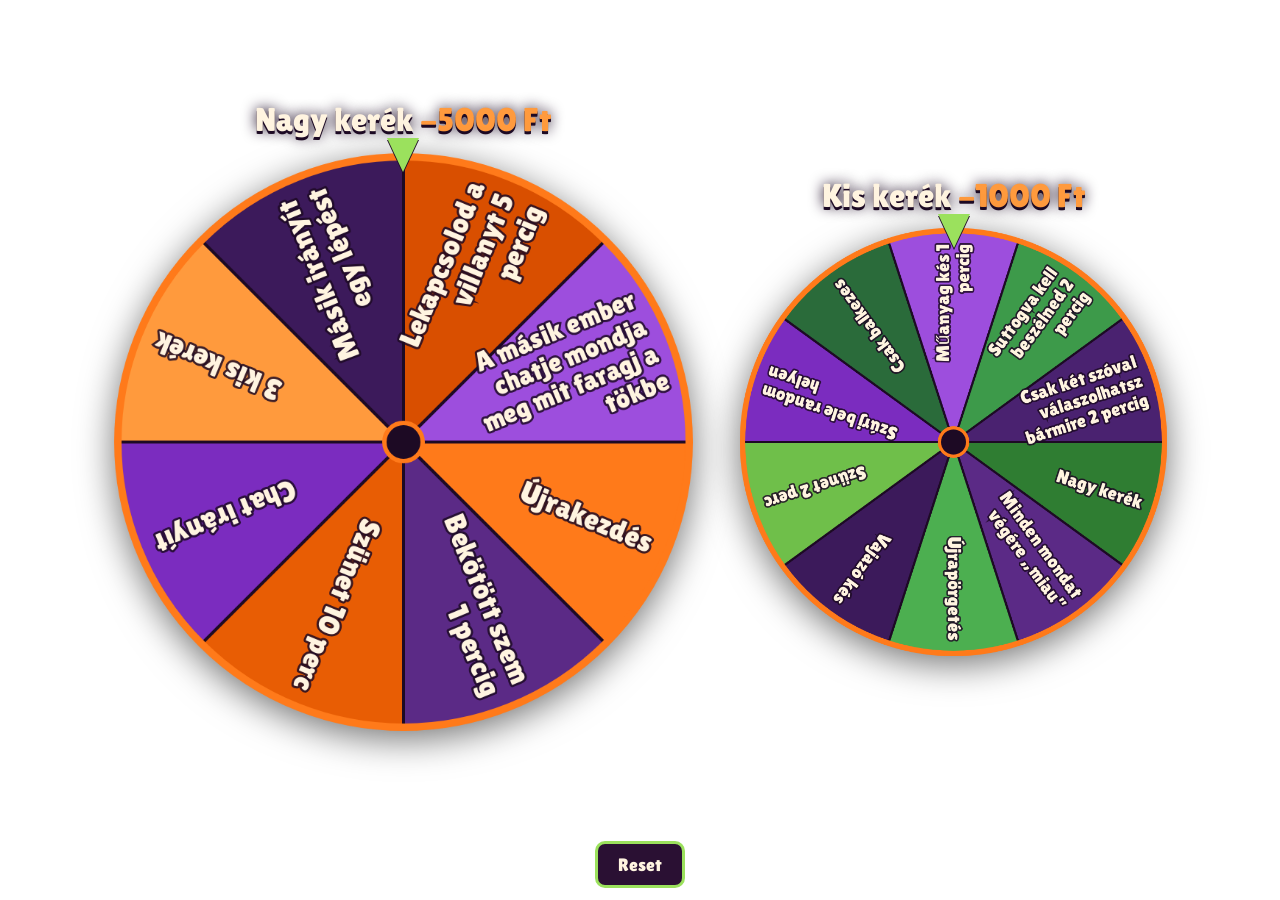
==== benedek.html @ bb5d7048 "asd" ====
<!DOCTYPE html>
<html lang="hu">
<head>
<meta charset="utf-8">
<title>Tökfaragás kerekek, Benedek</title>
<meta name="viewport" content="width=device-width, initial-scale=1">
<link href="https://fonts.googleapis.com/css2?family=Lilita+One&display=swap" rel="stylesheet">
<link rel="stylesheet" href="kerek.css">
</head>
<body>
<div id="stage">
  <div class="box" id="bigBox">
    <h2>Nagy kerék <span class="price">-5000 Ft</span></h2>
    <div class="ring" id="big"><div class="pin"></div><canvas id="bigC" width="800" height="800"></canvas></div>
  </div>
  <div class="box" id="smallBox">
    <h2>Kis kerék <span class="price">-1000 Ft</span></h2>
    <div class="ring" id="small"><div class="pin"></div><canvas id="smallC" width="800" height="800"></canvas></div>
  </div>
</div>

<div id="result" role="status"></div>

<div id="controls">
  <button id="reset" class="reset">Reset</button>
</div>

<script>window.KEREK_OWNER = "benedek";</script>
<script src="kerek.js"></script>
</body>
</html>
---- kerek.css ----
html,body{margin:0;height:100%;background:transparent;overflow:hidden;
    font-family:"Lilita One","Arial Black",Impact,sans-serif;color:#fff4e0}
  #stage{height:100%;box-sizing:border-box;padding-bottom:64px;display:flex;
    align-items:center;justify-content:center;gap:3vw}
  .box{position:relative;text-align:center}
  .box h2{margin:0 0 10px;font-size:clamp(18px,2.6vw,38px);font-weight:400;
    text-shadow:0 3px 0 #1d0a24,0 0 14px #1d0a24}
  .box .price{color:#ff9a3d}
  .ring{position:relative;cursor:pointer}
  #big{width:min(46vw,76vh)}
  #small{width:min(34vw,56vh)}
  canvas{display:block;width:100%;height:auto;filter:drop-shadow(0 8px 18px rgba(0,0,0,.55))}
  .pin{position:absolute;left:50%;top:-10px;width:0;height:0;transform:translateX(-50%);
    border-left:16px solid transparent;border-right:16px solid transparent;
    border-top:34px solid #9be15d;filter:drop-shadow(0 2px 0 #1d0a24);z-index:2}
  #result{position:absolute;left:50%;bottom:84px;transform:translateX(-50%) scale(.9);
    max-width:80vw;padding:12px 28px;border-radius:14px;background:#2a1033;
    border:4px solid #ff7a1a;font-size:clamp(22px,3.4vw,48px);text-align:center;
    opacity:0;transition:opacity .25s,transform .25s;pointer-events:none}
  #result.on{opacity:1;transform:translateX(-50%) scale(1)}
  #result small{display:block;font-size:.5em;color:#9be15d}
  #controls{position:absolute;left:0;right:0;bottom:12px;display:flex;justify-content:center;gap:10px}
  #controls.off{display:none}
  button{font:inherit;font-size:18px;padding:10px 20px;border-radius:10px;cursor:pointer;
    color:#fff4e0;background:#2a1033;border:3px solid #ff7a1a}
  button:hover{background:#ff7a1a;color:#2a1033}
  button:focus-visible{outline:3px solid #9be15d;outline-offset:2px}
  button:disabled{opacity:.45;cursor:default}
  button.reset{border-color:#9be15d}
  button.reset:hover{background:#9be15d}
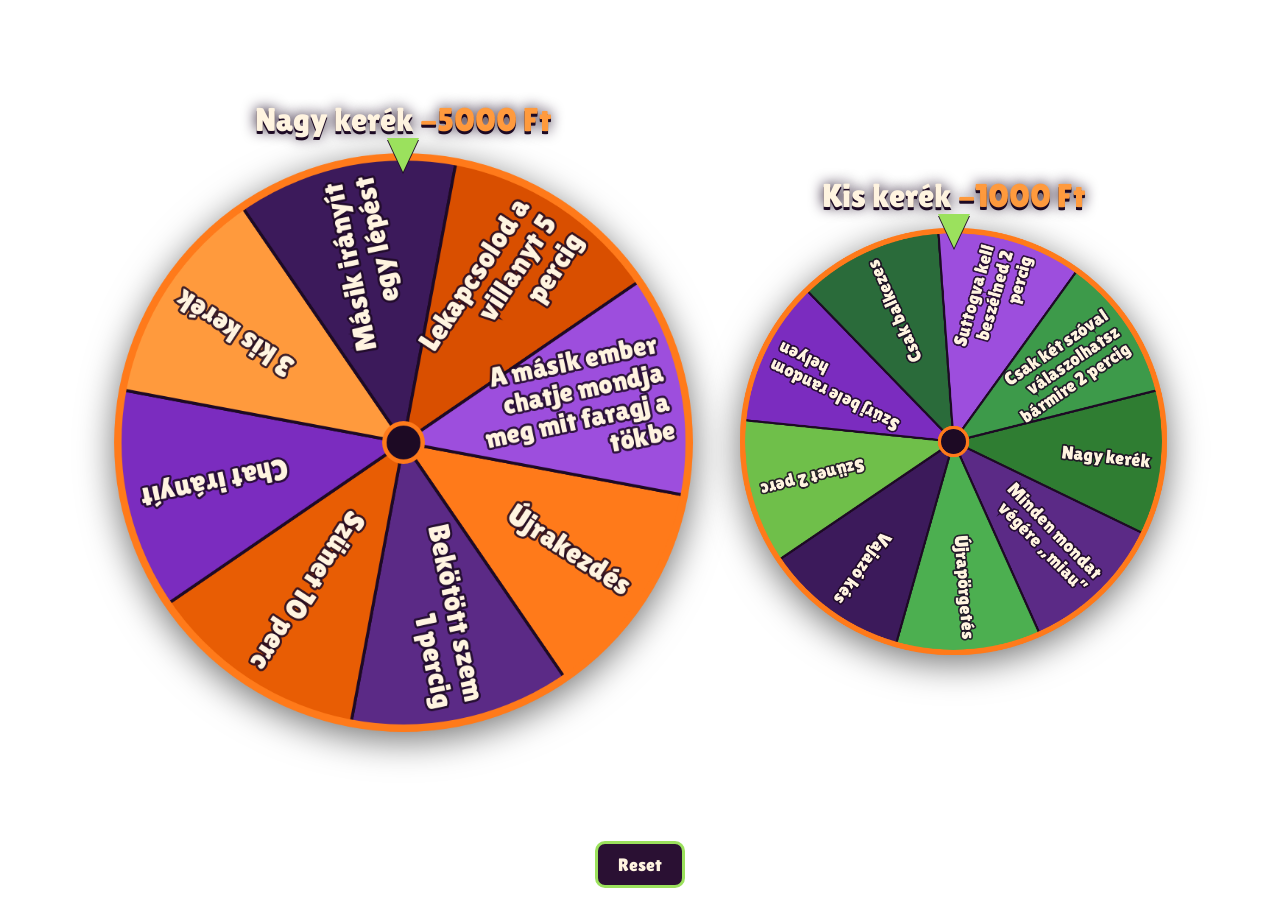
==== commit 2a953917: "update" ====
--- a/benedek.html
+++ b/benedek.html
@@ -11,15 +11,14 @@
 <div id="stage">
   <div class="box" id="bigBox">
     <h2>Nagy kerék <span class="price">-5000 Ft</span></h2>
-    <div class="ring" id="big"><div class="pin"></div><canvas id="bigC" width="800" height="800"></canvas></div>
+    <div class="ring" id="big"><div class="pin"></div><canvas id="bigC" width="800" height="800"></canvas><div class="res" id="res-big" role="status"></div></div>
   </div>
   <div class="box" id="smallBox">
     <h2>Kis kerék <span class="price">-1000 Ft</span></h2>
-    <div class="ring" id="small"><div class="pin"></div><canvas id="smallC" width="800" height="800"></canvas></div>
+    <div class="ring" id="small"><div class="pin"></div><canvas id="smallC" width="800" height="800"></canvas><div class="res" id="res-small" role="status"></div></div>
   </div>
 </div>
 
-<div id="result" role="status"></div>
 
 <div id="controls">
   <button id="reset" class="reset">Reset</button>
--- a/kerek.css
+++ b/kerek.css
@@ -6,19 +6,13 @@
   .box h2{margin:0 0 10px;font-size:clamp(18px,2.6vw,38px);font-weight:400;
     text-shadow:0 3px 0 #1d0a24,0 0 14px #1d0a24}
   .box .price{color:#ff9a3d}
-  .ring{position:relative;cursor:pointer}
+  .ring{position:relative;cursor:pointer;container-type:inline-size}
   #big{width:min(46vw,76vh)}
   #small{width:min(34vw,56vh)}
   canvas{display:block;width:100%;height:auto;filter:drop-shadow(0 8px 18px rgba(0,0,0,.55))}
   .pin{position:absolute;left:50%;top:-10px;width:0;height:0;transform:translateX(-50%);
     border-left:16px solid transparent;border-right:16px solid transparent;
     border-top:34px solid #9be15d;filter:drop-shadow(0 2px 0 #1d0a24);z-index:2}
-  #result{position:absolute;left:50%;bottom:84px;transform:translateX(-50%) scale(.9);
-    max-width:80vw;padding:12px 28px;border-radius:14px;background:#2a1033;
-    border:4px solid #ff7a1a;font-size:clamp(22px,3.4vw,48px);text-align:center;
-    opacity:0;transition:opacity .25s,transform .25s;pointer-events:none}
-  #result.on{opacity:1;transform:translateX(-50%) scale(1)}
-  #result small{display:block;font-size:.5em;color:#9be15d}
   #controls{position:absolute;left:0;right:0;bottom:12px;display:flex;justify-content:center;gap:10px}
   #controls.off{display:none}
   button{font:inherit;font-size:18px;padding:10px 20px;border-radius:10px;cursor:pointer;
@@ -28,3 +22,8 @@
   button:disabled{opacity:.45;cursor:default}
   button.reset{border-color:#9be15d}
   button.reset:hover{background:#9be15d}
+  .res{position:absolute;left:50%;top:50%;width:max-content;max-width:64%;box-sizing:border-box;
+    transform:translate(-50%,-50%) scale(.85);padding:.55em .8em;border-radius:14px;background:#2a1033;
+    border:.2em solid #ff7a1a;font-size:clamp(14px,2.2vw,30px);font-size:5.4cqw;line-height:1.1;
+    text-align:center;opacity:0;transition:opacity .25s,transform .25s;pointer-events:none;z-index:1}
+  .res.on{opacity:1;transform:translate(-50%,-50%) scale(1)}
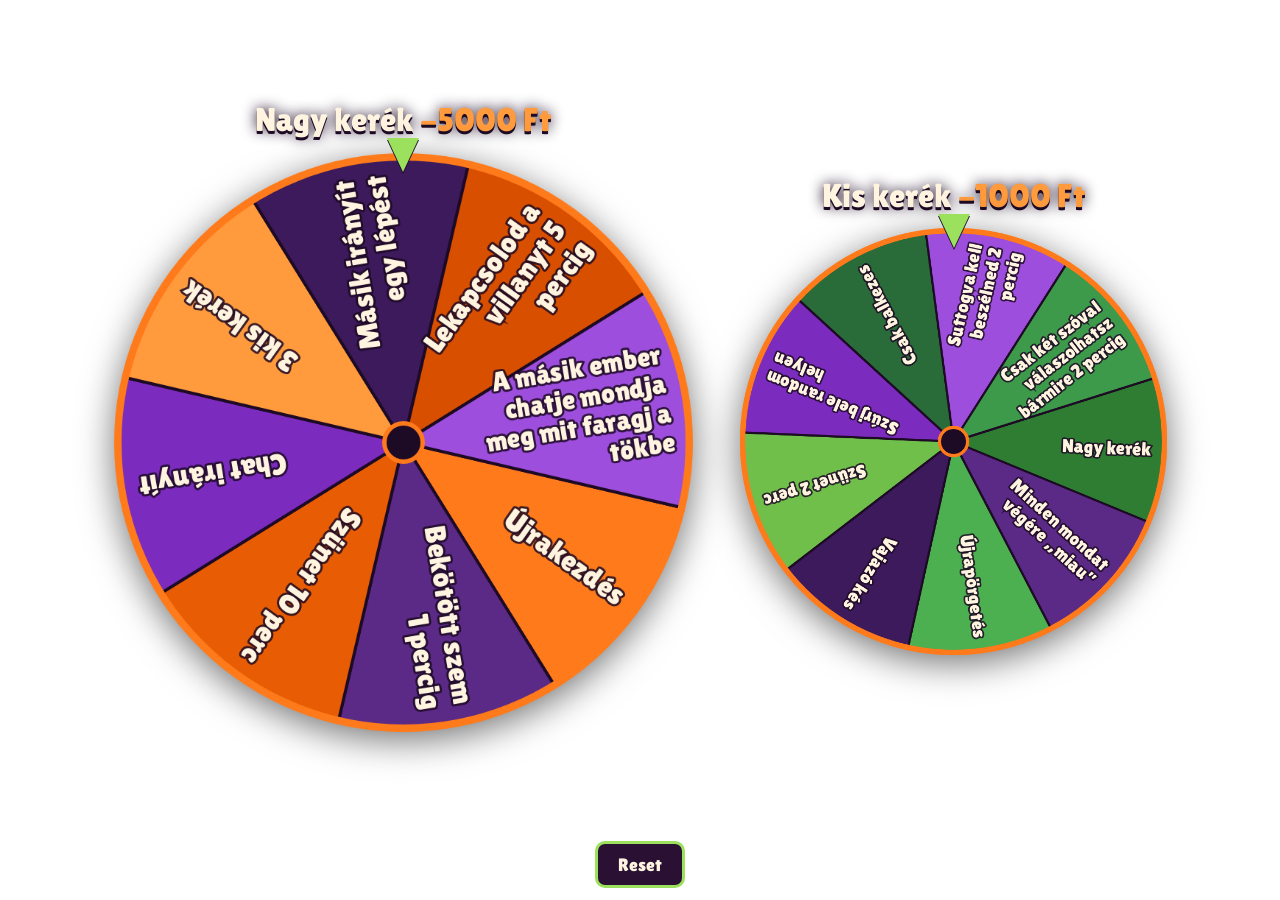
==== commit 70beb4ea: "a" ====
--- a/benedek.html
+++ b/benedek.html
@@ -5,7 +5,7 @@
 <title>Tökfaragás kerekek, Benedek</title>
 <meta name="viewport" content="width=device-width, initial-scale=1">
 <link href="https://fonts.googleapis.com/css2?family=Lilita+One&display=swap" rel="stylesheet">
-<link rel="stylesheet" href="kerek.css">
+<link rel="stylesheet" href="kerek.css?v=3">
 </head>
 <body>
 <div id="stage">
@@ -25,6 +25,6 @@
 </div>
 
 <script>window.KEREK_OWNER = "benedek";</script>
-<script src="kerek.js"></script>
+<script src="kerek.js?v=3"></script>
 </body>
 </html>
